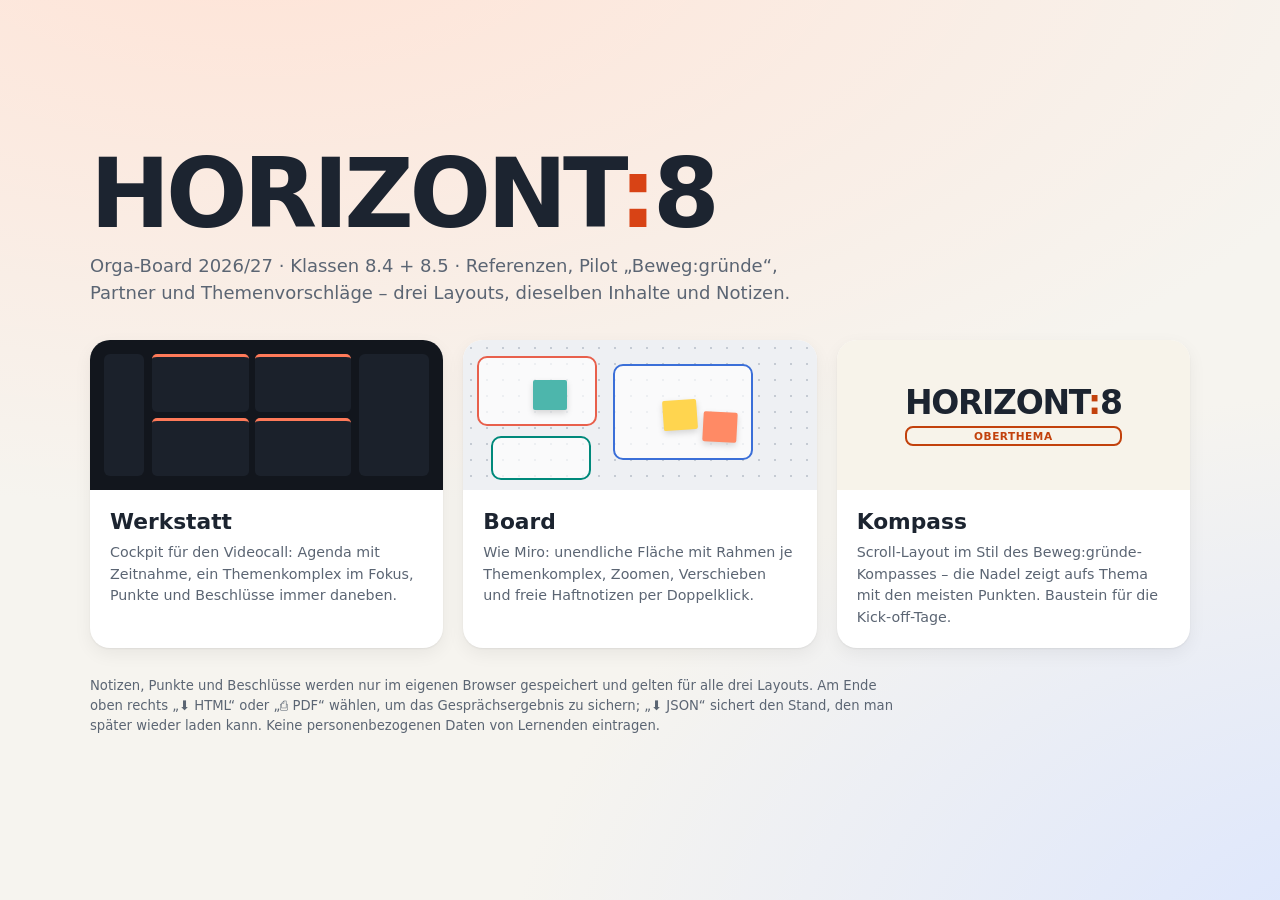
==== index.html @ 46ed24e5 "Horizont:8 Orga-Board 2026/27: Clusterung, drei Layouts, Notizen + Export Öffentliche Fassung mit Ro" ====
<!doctype html>
<html lang="de">
<head>
<meta charset="utf-8">
<meta name="viewport" content="width=device-width, initial-scale=1">
<title>Horizont:8 · Orga-Board 2026/27</title>
<link rel="icon" href="data:image/svg+xml,<svg xmlns='http://www.w3.org/2000/svg' viewBox='0 0 100 100'><text y='.9em' font-size='90'>🧭</text></svg>">
<link rel="stylesheet" href="assets/base.css">
<style>
  body { min-height: 100vh; display: grid; place-items: center; padding: 40px 22px; background: radial-gradient(1200px 600px at 20% -10%, #ffe3d6, transparent), radial-gradient(900px 600px at 110% 110%, #d9e4ff, transparent), #f6f4ef; }
  .wrap { max-width: 1100px; width: 100%; }
  h1 { font-size: clamp(3rem, 9vw, 6rem); margin: 0; letter-spacing: -.045em; line-height: .9; font-weight: 900; }
  h1 span { color: var(--accent); }
  .lead { font-size: 1.2em; max-width: 720px; color: var(--muted); margin: 14px 0 34px; }
  .cards { display: grid; grid-template-columns: repeat(auto-fit, minmax(280px, 1fr)); gap: 20px; }
  a.card { text-decoration: none; color: var(--fg); background: #fff; border-radius: 20px; box-shadow: var(--shadow); overflow: hidden; display: flex; flex-direction: column; transition: transform .15s, box-shadow .15s; }
  a.card:hover { transform: translateY(-4px); box-shadow: 0 14px 40px rgba(0,0,0,.12); }
  .pv { height: 150px; position: relative; overflow: hidden; }
  .card .tx { padding: 16px 20px 20px; } .card h2 { margin: 0 0 4px; font-size: 1.45em; } .card p { margin: 0; color: var(--muted); font-size: .95em; }
  .pv-board { background: #eef0f3 radial-gradient(#c5cbd3 1.1px, transparent 1.2px) 0 0/16px 16px; }
  .pv-board i { position: absolute; border: 2px solid; border-radius: 10px; background: rgba(255,255,255,.7); }
  .pv-board b { position: absolute; width: 34px; height: 30px; border-radius: 2px; box-shadow: 0 3px 6px rgba(0,0,0,.15); }
  .pv-kompass { background: #f7f3ea; display: grid; place-items: center; font: 900 2.2em var(--font); letter-spacing: -.04em; }
  .pv-kompass span { color: #c2410c; } .pv-kompass small { display: block; font: 700 .32em var(--font); border: 2px solid #c2410c; color: #c2410c; border-radius: 8px; padding: 2px 8px; text-align: center; margin-top: 4px; letter-spacing: .05em; }
  .pv-werkstatt { background: #12161d; display: grid; grid-template-columns: 40px 1fr 70px; gap: 8px; padding: 14px; }
  .pv-werkstatt div { background: #1b212b; border-radius: 6px; } .pv-werkstatt .g { display: grid; grid-template-columns: 1fr 1fr; gap: 6px; background: none; }
  .pv-werkstatt .g span { background: #1b212b; border-top: 3px solid #ff7a59; border-radius: 5px; }
  .note { margin-top: 28px; font-size: .88em; color: var(--muted); max-width: 820px; }
</style>
</head>
<body>
<div class="wrap">
  <h1>HORIZONT<span>:</span>8</h1>
  <p class="lead">Orga-Board 2026/27 · Klassen 8.4 + 8.5 · Referenzen, Pilot „Beweg:gründe“, Partner und Themenvorschläge – drei Layouts, dieselben Inhalte und Notizen.</p>
  <div class="cards">
    <a class="card" href="werkstatt.html"><div class="pv pv-werkstatt"><div></div><div class="g"><span></span><span></span><span></span><span></span></div><div></div></div>
      <div class="tx"><h2>Werkstatt</h2><p>Cockpit für den Videocall: Agenda mit Zeitnahme, ein Themenkomplex im Fokus, Punkte und Beschlüsse immer daneben.</p></div></a>
    <a class="card" href="board.html"><div class="pv pv-board">
        <i style="left:14px;top:16px;width:120px;height:70px;border-color:#e8604c"></i><i style="left:150px;top:24px;width:140px;height:96px;border-color:#3b6fd8"></i><i style="left:28px;top:96px;width:100px;height:44px;border-color:#00897b"></i>
        <b style="left:200px;top:60px;background:#ffd54f;transform:rotate(-4deg)"></b><b style="left:240px;top:72px;background:#ff8a65;transform:rotate(3deg)"></b><b style="left:70px;top:40px;background:#4db6ac"></b></div>
      <div class="tx"><h2>Board</h2><p>Wie Miro: unendliche Fläche mit Rahmen je Themenkomplex, Zoomen, Verschieben und freie Haftnotizen per Doppelklick.</p></div></a>
    <a class="card" href="kompass.html"><div class="pv pv-kompass"><div>HORIZONT<span>:</span>8<small>OBERTHEMA</small></div></div>
      <div class="tx"><h2>Kompass</h2><p>Scroll-Layout im Stil des Beweg:gründe-Kompasses – die Nadel zeigt aufs Thema mit den meisten Punkten. Baustein für die Kick-off-Tage.</p></div></a>
  </div>
  <p class="note">Notizen, Punkte und Beschlüsse werden nur im eigenen Browser gespeichert und gelten für alle drei Layouts. Am Ende oben rechts „⬇ HTML“ oder „⎙ PDF“ wählen, um das Gesprächsergebnis zu sichern; „⬇ JSON“ sichert den Stand, den man später wieder laden kann. Keine personenbezogenen Daten von Lernenden eintragen.</p>
</div>
</body>
</html>
---- assets/base.css ----
/* Horizont:8 · gemeinsame Komponenten. Layouts setzen nur die Variablen. */
:root {
  --bg: #f6f4ef; --fg: #1c2430; --muted: #5b6573; --card: #fff; --line: #e3e0d8;
  --accent: #d84315; --chip: #f1eee7; --radius: 14px; --shadow: 0 1px 2px rgba(0,0,0,.06), 0 6px 18px rgba(0,0,0,.06);
  --c-slate: #607d8b; --c-coral: #e8604c; --c-teal: #00897b; --c-amber: #f0a500; --c-violet: #7e57c2; --c-blue: #3b6fd8; --c-rose: #d81b60;
  --font: "Inter", system-ui, -apple-system, "Segoe UI", sans-serif;
}
* { box-sizing: border-box; }
body { margin: 0; background: var(--bg); color: var(--fg); font: 15px/1.5 var(--font); -webkit-font-smoothing: antialiased; }
a { color: var(--accent); }
button, input, select, textarea { font: inherit; color: inherit; }
img { max-width: 100%; }

/* Kachel-Inhalte */
.h8-text { margin: .3em 0 .6em; }
.h8-claim { margin: -.2em 0 .5em; font-weight: 600; color: var(--accent); }
.h8-bullets { margin: .2em 0 .6em; padding-left: 1.1em; } .h8-bullets li { margin: .15em 0; }
.h8-chips { display: flex; flex-wrap: wrap; gap: 5px; margin: .4em 0 .7em; }
.h8-chips span { background: var(--chip); border-radius: 999px; padding: 2px 10px; font-size: .82em; }
.h8-timeline { display: grid; grid-template-columns: max-content 1fr; gap: 4px 12px; margin: .3em 0 .6em; font-size: .92em; }
.h8-timeline dt { font-weight: 700; white-space: nowrap; color: var(--accent); } .h8-timeline dd { margin: 0; }
.h8-checks { list-style: none; padding: 0; margin: .2em 0 .6em; }
.h8-checks li { margin: .3em 0; } .h8-checks label { display: flex; gap: 8px; align-items: flex-start; cursor: pointer; }
.h8-checks input { margin-top: .3em; accent-color: var(--accent); }
.h8-checks input:checked + span { color: var(--muted); text-decoration: line-through; }
.h8-deckt, .h8-beispiel { font-size: .88em; margin: .3em 0; color: var(--muted); }
.h8-procon { display: grid; gap: 4px; margin: .5em 0; font-size: .88em; }
.h8-procon p { margin: 0; padding: 5px 9px; border-radius: 8px; }
.h8-procon .pro { background: color-mix(in srgb, #2e7d32 12%, transparent); }
.h8-procon .contra { background: color-mix(in srgb, #c62828 10%, transparent); }
.h8-links a { font-weight: 600; text-decoration: none; margin-right: 10px; }
.h8-badge { display: inline-block; background: var(--accent); color: #fff; border-radius: 6px; font-size: .72em; font-weight: 700; padding: 2px 8px; letter-spacing: .03em; text-transform: uppercase; margin-bottom: .4em; }
.h8-fig { margin: .4em 0 .6em; } .h8-fig img { width: 100%; border-radius: 10px; cursor: zoom-in; display: block; aspect-ratio: 4/3; object-fit: cover; }
.h8-fig-2 { display: grid; grid-template-columns: 2fr 1fr; gap: 6px; } .h8-fig-2 img { height: 100%; }
.h8-video { width: 100%; border-radius: 10px; margin-bottom: .5em; }

/* Notizen */
.h8-notes { margin-top: .6em; }
.h8-note-list { display: flex; flex-wrap: wrap; gap: 8px; margin-bottom: 6px; }
.h8-note { background: var(--nc); color: #1c2430; border-radius: 4px 4px 4px 14px; padding: 7px 9px 5px; min-width: 120px; max-width: 100%; flex: 1 1 140px; box-shadow: 0 2px 6px rgba(0,0,0,.12); font-size: .9em; transform: rotate(-.4deg); }
.h8-note:nth-child(2n) { transform: rotate(.5deg); }
.h8-note-text { outline: none; white-space: pre-wrap; word-break: break-word; }
.h8-note-meta { display: flex; justify-content: space-between; align-items: center; font-size: .72em; opacity: .7; margin-top: 3px; }
.h8-note-meta button { border: 0; background: none; cursor: pointer; font-size: 1.3em; line-height: 1; padding: 0 2px; opacity: .6; }
.h8-note-meta button:hover { opacity: 1; }
.h8-note-form { display: flex; gap: 6px; }
.h8-note-form textarea { flex: 1; resize: vertical; min-height: 34px; border: 1.5px dashed var(--line); background: transparent; border-radius: 9px; padding: 6px 9px; font-size: .9em; }
.h8-note-form textarea:focus { outline: none; border-style: solid; border-color: var(--accent); background: var(--card); }
.h8-note-form button { border: 0; background: var(--accent); color: #fff; border-radius: 9px; width: 34px; cursor: pointer; font-weight: 700; }

/* Punkten */
.h8-vote { display: flex; align-items: center; gap: 5px; flex-wrap: wrap; margin: .5em 0; }
.h8-vote-total { font-size: .85em; color: var(--accent); margin-right: 4px; letter-spacing: 1px; }
.h8-vote-btn { width: 30px; height: 30px; border-radius: 50%; border: 2px solid var(--nc); background: transparent; cursor: pointer; font-weight: 800; font-size: .8em; }
.h8-vote-btn.on { background: var(--nc); color: #1c2430; }

/* Beschlüsse */
.h8-decisions { display: grid; gap: 10px; }
.h8-decisions label { display: grid; gap: 3px; font-size: .8em; font-weight: 700; color: var(--muted); text-transform: uppercase; letter-spacing: .04em; }
.h8-decisions input, .h8-decisions textarea, .h8-decisions select { text-transform: none; letter-spacing: 0; font-weight: 400; font-size: 1.15em; color: var(--fg); border: 1.5px solid var(--line); border-radius: 9px; padding: 7px 10px; background: var(--card); }
.h8-decisions input[data-k=oberthema] { font-size: 1.5em; font-weight: 800; }
.h8-todos { display: grid; gap: 5px; }
.h8-todo-head, .h8-todo { display: grid; grid-template-columns: 1fr 90px 100px 26px; gap: 5px; align-items: center; }
.h8-todo-head { font-size: .78em; color: var(--muted); }
.h8-todo-was { display: flex !important; align-items: center; gap: 6px; text-transform: none !important; }
.h8-todo input, .h8-todo select { font-size: .92em !important; padding: 5px 7px !important; width: 100%; min-width: 0; }
.h8-todo input[type=checkbox] { width: auto; accent-color: var(--accent); }
.h8-todo button { border: 0; background: none; cursor: pointer; font-size: 1.2em; color: var(--muted); }
.h8-mini { border: 1.5px solid var(--line); background: var(--card); border-radius: 8px; padding: 4px 10px; cursor: pointer; font-size: .85em; justify-self: start; }
.h8-mini:hover { border-color: var(--accent); }

/* Agenda */
.h8-agenda { display: flex; gap: 6px; flex-wrap: wrap; }
.h8-ag { position: relative; overflow: hidden; display: flex; align-items: center; gap: 7px; border: 1.5px solid var(--line); background: var(--card); border-radius: 10px; padding: 6px 11px; cursor: pointer; font-size: .85em; }
.h8-ag-n { font-weight: 800; color: var(--accent); } .h8-ag-m { color: var(--muted); font-variant-numeric: tabular-nums; }
.h8-ag-bar { position: absolute; left: 0; bottom: 0; height: 3px; background: var(--accent); transition: width .5s; }
.h8-ag.on { border-color: var(--accent); box-shadow: 0 0 0 3px color-mix(in srgb, var(--accent) 22%, transparent); }
.h8-ag.over .h8-ag-m { color: #c62828; font-weight: 700; } .h8-ag.over .h8-ag-bar { background: #c62828; }

/* Werkzeugleiste */
.h8-toolbar { display: flex; align-items: center; gap: 14px; flex-wrap: wrap; font-size: .88em; }
.h8-me select, .h8-newname { border: 1.5px solid var(--line); border-radius: 8px; padding: 4px 8px; background: var(--card); font-weight: 700; margin-left: 4px; }
.h8-layouts { display: flex; background: var(--chip); border-radius: 10px; padding: 3px; }
.h8-layouts a { text-decoration: none; color: var(--fg); padding: 4px 12px; border-radius: 8px; font-weight: 600; }
.h8-layouts a.on { background: var(--card); box-shadow: var(--shadow); color: var(--accent); }
.h8-export { display: flex; gap: 5px; }
.h8-export button, .h8-import { border: 1.5px solid var(--line); background: var(--card); border-radius: 8px; padding: 4px 10px; cursor: pointer; font-weight: 600; }
.h8-export button:hover, .h8-import:hover { border-color: var(--accent); color: var(--accent); }

.h8-addtile { display: flex; gap: 6px; flex-wrap: wrap; margin-top: 8px; }
.h8-addtile input { flex: 1 1 160px; border: 1.5px dashed var(--line); border-radius: 9px; padding: 6px 9px; background: transparent; font-size: .88em; }
.h8-addtile button { border: 0; background: var(--fg); color: var(--bg); border-radius: 9px; padding: 6px 12px; cursor: pointer; font-size: .85em; font-weight: 700; }

.h8-lightbox { position: fixed; inset: 0; background: rgba(10,14,20,.88); display: grid; place-items: center; z-index: 9999; cursor: zoom-out; padding: 3vmin; }
.h8-lightbox img { max-width: 100%; max-height: 94vh; border-radius: 10px; }
.h8-toast { position: fixed; bottom: 24px; left: 50%; transform: translateX(-50%); background: var(--fg); color: var(--bg); padding: 10px 18px; border-radius: 10px; z-index: 9999; box-shadow: var(--shadow); }

@media print { .h8-toolbar, .h8-note-form, .h8-addtile, .h8-agenda { display: none !important; } }
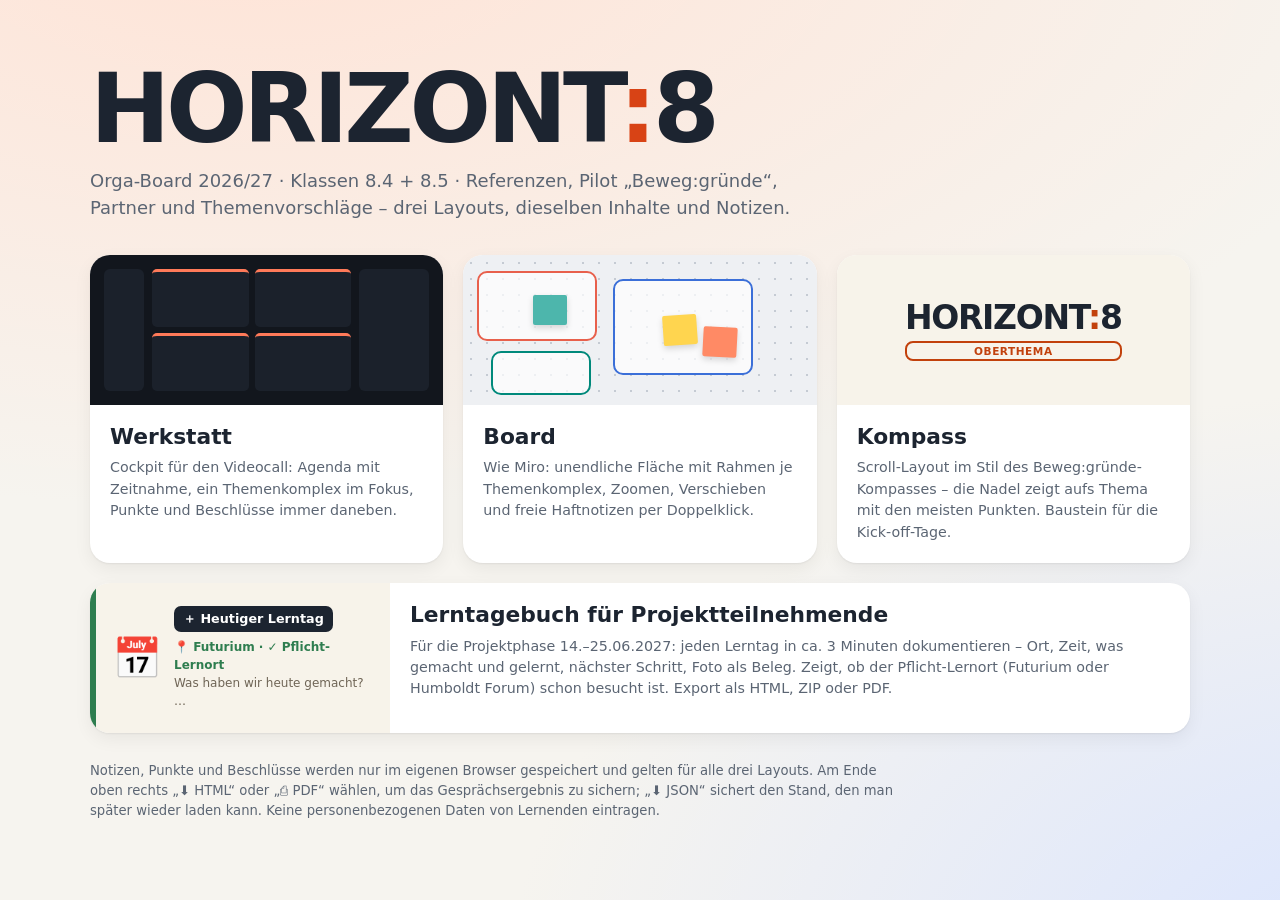
==== commit ab7da25e: "Lerntagebuch (eJournal) für die Projektphase: Lerntag-Karten, Wochenleiste, Lernort-Pflicht Basiert " ====
--- a/index.html
+++ b/index.html
@@ -25,6 +25,11 @@
   .pv-werkstatt { background: #12161d; display: grid; grid-template-columns: 40px 1fr 70px; gap: 8px; padding: 14px; }
   .pv-werkstatt div { background: #1b212b; border-radius: 6px; } .pv-werkstatt .g { display: grid; grid-template-columns: 1fr 1fr; gap: 6px; background: none; }
   .pv-werkstatt .g span { background: #1b212b; border-top: 3px solid #ff7a59; border-radius: 5px; }
+  a.card.wide { margin-top: 20px; flex-direction: row; } a.card.wide .pv { flex: 0 0 300px; height: auto; min-height: 150px; }
+  .pv-tagebuch { background: #f7f3ea; display: flex; gap: 12px; align-items: center; padding: 16px; border-left: 6px solid #2e7d4f; }
+  .pv-tagebuch > span { font-size: 40px; } .pv-tagebuch b { display: block; background: #1c2430; color: #fff; border-radius: 7px; padding: 3px 9px; font-size: .85em; margin-bottom: 6px; width: max-content; }
+  .pv-tagebuch i { display: block; font-style: normal; font-size: .8em; color: #2e7d4f; font-weight: 700; } .pv-tagebuch i + i { color: #6f6556; font-weight: 400; }
+  @media (max-width: 700px) { a.card.wide { flex-direction: column; } a.card.wide .pv { flex-basis: auto; } }
   .note { margin-top: 28px; font-size: .88em; color: var(--muted); max-width: 820px; }
 </style>
 </head>
@@ -42,6 +47,8 @@
     <a class="card" href="kompass.html"><div class="pv pv-kompass"><div>HORIZONT<span>:</span>8<small>OBERTHEMA</small></div></div>
       <div class="tx"><h2>Kompass</h2><p>Scroll-Layout im Stil des Beweg:gründe-Kompasses – die Nadel zeigt aufs Thema mit den meisten Punkten. Baustein für die Kick-off-Tage.</p></div></a>
   </div>
+  <a class="card wide" href="lerntagebuch.html"><div class="pv pv-tagebuch"><span>📅</span><div><b>＋ Heutiger Lerntag</b><i>📍 Futurium · ✓ Pflicht-Lernort</i><i>Was haben wir heute gemacht? …</i></div></div>
+    <div class="tx"><h2>Lerntagebuch für Projektteilnehmende</h2><p>Für die Projektphase 14.–25.06.2027: jeden Lerntag in ca. 3 Minuten dokumentieren – Ort, Zeit, was gemacht und gelernt, nächster Schritt, Foto als Beleg. Zeigt, ob der Pflicht-Lernort (Futurium oder Humboldt Forum) schon besucht ist. Export als HTML, ZIP oder PDF.</p></div></a>
   <p class="note">Notizen, Punkte und Beschlüsse werden nur im eigenen Browser gespeichert und gelten für alle drei Layouts. Am Ende oben rechts „⬇ HTML“ oder „⎙ PDF“ wählen, um das Gesprächsergebnis zu sichern; „⬇ JSON“ sichert den Stand, den man später wieder laden kann. Keine personenbezogenen Daten von Lernenden eintragen.</p>
 </div>
 </body>
